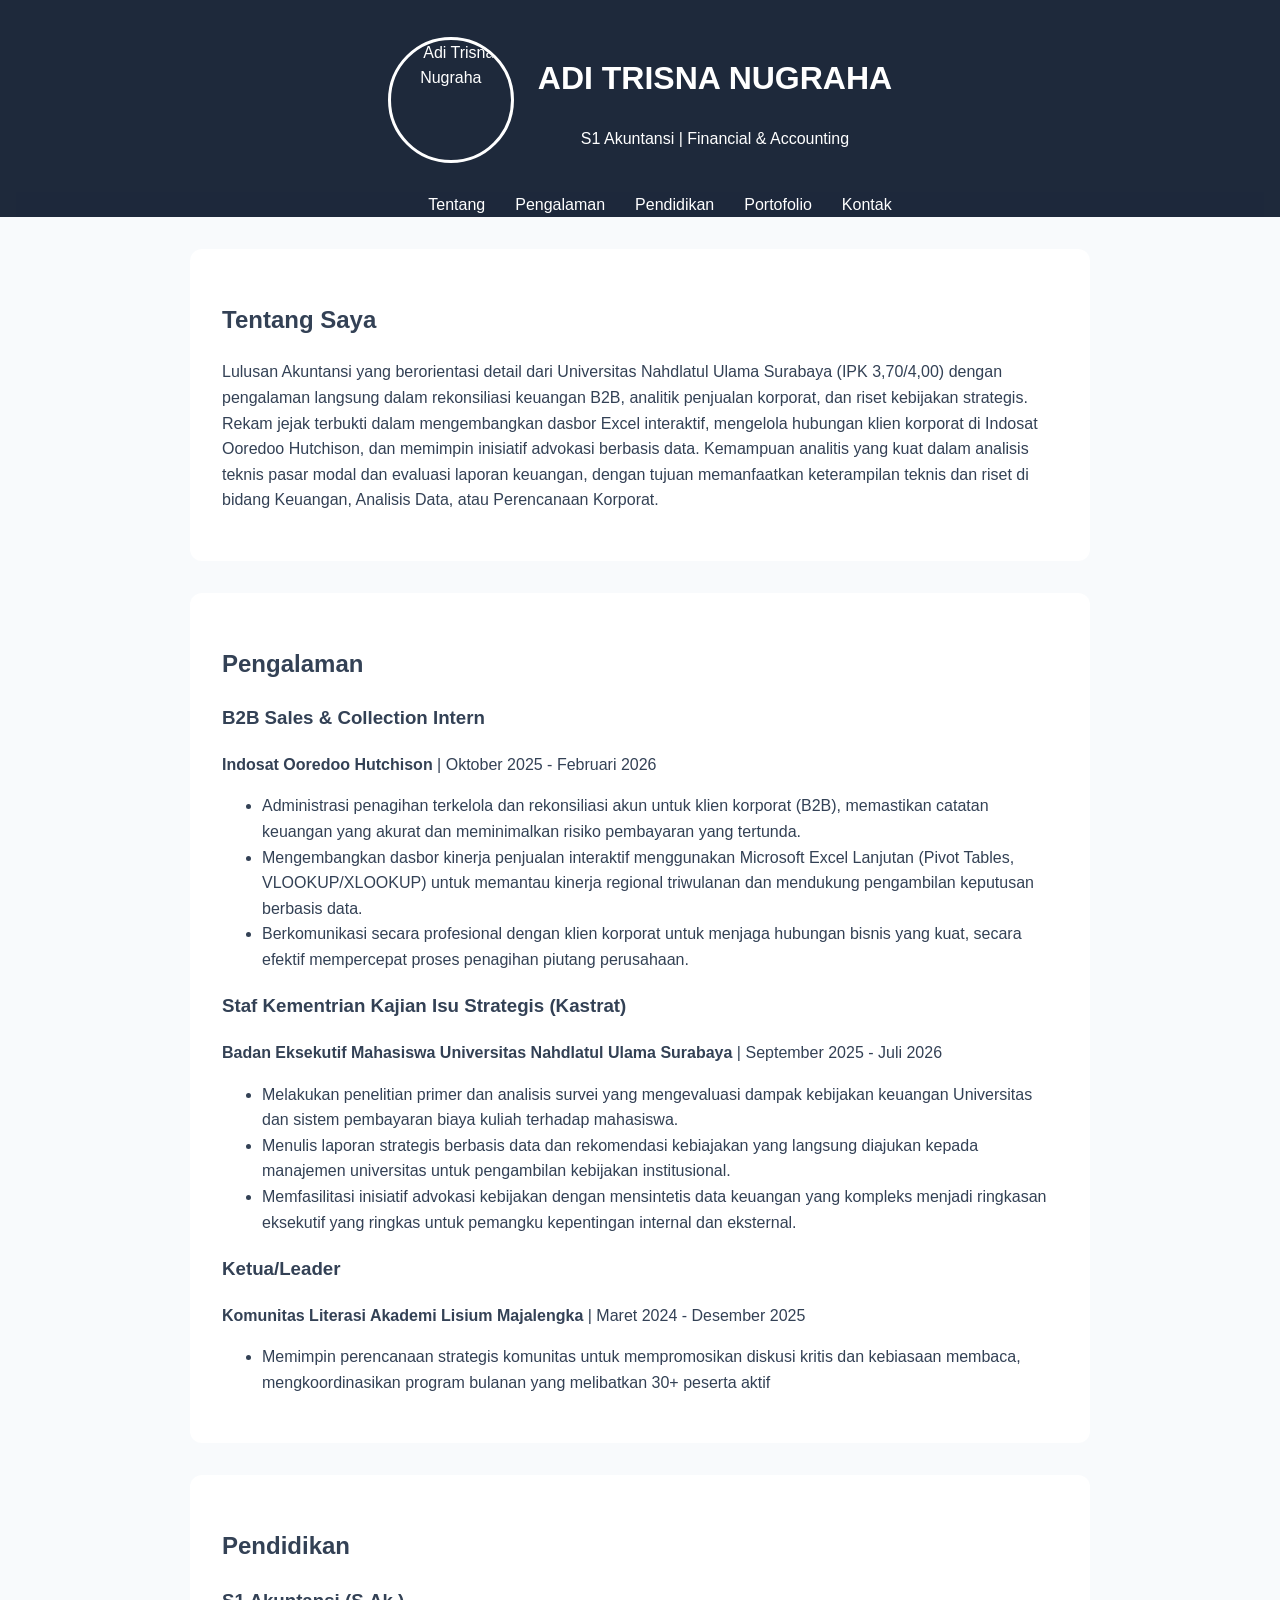
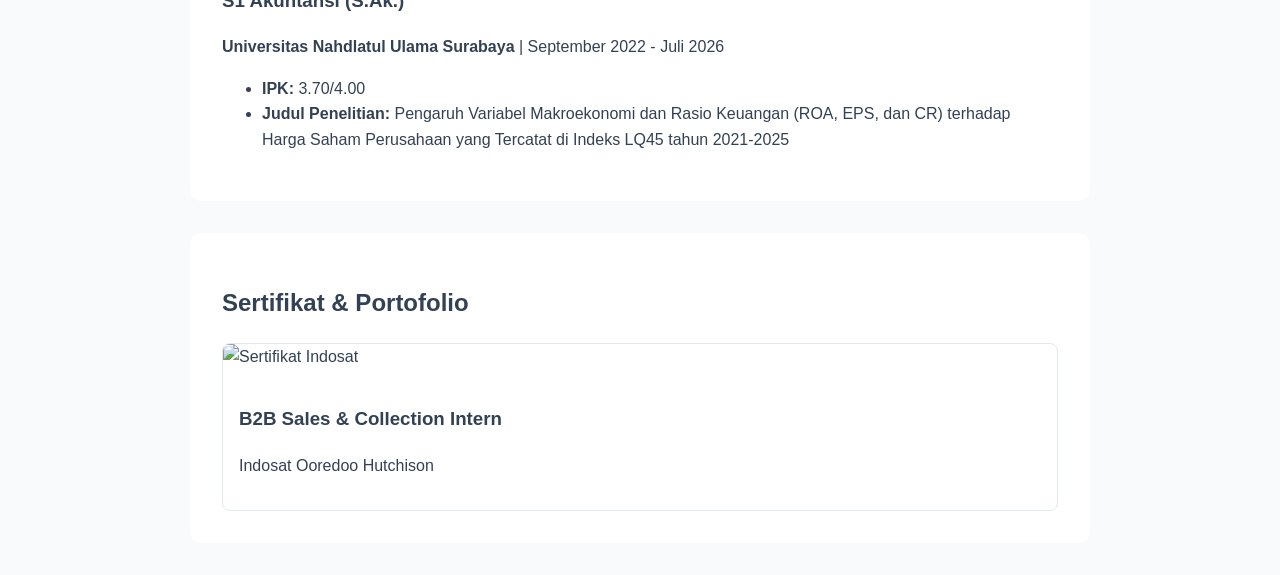
==== index.html @ 6da4eb1c "Rename PROFIL.html to index.html" ====
<!DOCTYPE html>
<html lang="id">
<head>
    <meta charset="UTF-8">
    <meta name="viewport" content="width=device-width, initial-scale=1.0">
    <title>Curriculum Vitae Adi Trisna Nugraha</title>
    <link rel="stylesheet" href="style.css">
    <script src="script.js" defer></script>
</head>
<body>
    <header>
        <div class="profile-container">
            <img src="images/Trisna Adi.png" alt="Adi Trisna Nugraha" class="profile-img">
            <div class="profile-text">
                <h1 class="hero-title">ADI TRISNA NUGRAHA</h1>
                <p class="subtitle">S1 Akuntansi | Financial & Accounting</p>
            </div>
        </div>
        <nav>
            <ul>
                <li> <a href="#tentang">Tentang</a></li>
                <li> <a href="#pengalaman">Pengalaman</a></li>
                <li> <a href="#pendidikan">Pendidikan</a></li>
                <li> <a href="#portofolio">Portofolio</a></li>
                <li> <a href="#kontak">Kontak</a></li>
            </ul>
        </nav>
    </header>
    <main>
        <section id="tentang">
            <h2>Tentang Saya</h2>
            <p>Lulusan Akuntansi yang berorientasi detail dari Universitas Nahdlatul Ulama Surabaya (IPK
                3,70/4,00) dengan pengalaman langsung dalam rekonsiliasi keuangan B2B, analitik penjualan
                korporat, dan riset kebijakan strategis. Rekam jejak terbukti dalam mengembangkan dasbor
                Excel interaktif, mengelola hubungan klien korporat di Indosat Ooredoo Hutchison, dan
                memimpin inisiatif advokasi berbasis data. Kemampuan analitis yang kuat dalam analisis
                teknis pasar modal dan evaluasi laporan keuangan, dengan tujuan memanfaatkan
                keterampilan teknis dan riset di bidang Keuangan, Analisis Data, atau Perencanaan Korporat.</p>
        </section>
        <section id="pengalaman">
            <h2>Pengalaman</h2>
            <article>
                <h3>B2B Sales & Collection Intern</h3>
                <p><strong>Indosat Ooredoo Hutchison</strong> | Oktober 2025 - Februari 2026</p>
                <ul>
                    <li>Administrasi penagihan terkelola dan rekonsiliasi akun untuk klien korporat (B2B),
                        memastikan catatan keuangan yang akurat dan meminimalkan risiko pembayaran
                        yang tertunda.</li>
                    <li>Mengembangkan dasbor kinerja penjualan interaktif menggunakan Microsoft Excel
                        Lanjutan (Pivot Tables, VLOOKUP/XLOOKUP) untuk memantau kinerja
                        regional triwulanan dan mendukung pengambilan keputusan berbasis data.</li>
                    <li>Berkomunikasi secara profesional dengan klien korporat untuk menjaga hubungan
                        bisnis yang kuat, secara efektif mempercepat proses penagihan piutang perusahaan.</li>
                </ul>
                <h3>Staf Kementrian Kajian Isu Strategis (Kastrat)</h3>
                <p><strong>Badan Eksekutif Mahasiswa Universitas Nahdlatul Ulama Surabaya</strong> | September 2025 - Juli 2026</p>
                <ul>
                    <li>Melakukan penelitian primer dan analisis survei yang mengevaluasi dampak kebijakan keuangan Universitas dan sistem pembayaran biaya kuliah terhadap mahasiswa.</li>
                    <li>Menulis laporan strategis berbasis data dan rekomendasi kebiajakan yang langsung diajukan kepada manajemen universitas untuk pengambilan kebijakan institusional.</li>
                    <li>Memfasilitasi inisiatif advokasi kebijakan dengan mensintetis data keuangan yang kompleks menjadi ringkasan eksekutif yang ringkas untuk pemangku kepentingan internal dan eksternal.</li>
                </ul>
                <h3>Ketua/Leader</h3>
                <p><strong>Komunitas Literasi Akademi Lisium Majalengka</strong> | Maret 2024 - Desember 2025</p>
                <ul>
                    <li>Memimpin perencanaan strategis komunitas untuk mempromosikan diskusi kritis dan kebiasaan membaca, mengkoordinasikan program bulanan yang melibatkan 30+ peserta aktif</li>
                </ul>
            </article>
        </section>
        <section id="pendidikan">
            <h2>Pendidikan</h2>
            <article>
                <h3>S1 Akuntansi (S.Ak.)</h3>
                <p><strong>Universitas Nahdlatul Ulama Surabaya</strong> | September 2022 - Juli 2026</p>
                <ul>
                    <li><strong>IPK:</strong> 3.70/4.00</li>
                    <li><strong>Judul Penelitian:</strong> Pengaruh Variabel Makroekonomi dan Rasio Keuangan (ROA, EPS, dan CR) terhadap Harga Saham Perusahaan yang Tercatat di Indeks LQ45 tahun 2021-2025</li>
                </ul>
            </article>
        </section>
        <section id="portofolio">
            <h2>Sertifikat & Portofolio</h2>
            <div class="portofolio-grid">
                <div class="card">
                    <img src="images/SERTIFIKAT MAGANG.jpg" alt="Sertifikat Indosat">
                    <div class="card-body">
                        <h3>B2B Sales & Collection Intern</h3>
                        <p>Indosat Ooredoo Hutchison</p>
                    </div>
                </div>
            </div>
            <article>
            </article>

        </section>
    </main>
</body>
</html>
---- style.css ----
:root {
    --primary-color: #1e293b;
    --accent-color: #2563eb;
    --bg-color: #f8fafc;
    --text-color: #334155;
}



body {
    font-family: 'Segoe UI', 'Segoe UI', Tahoma, Geneva, Verdana, sans-serif;
    margin: 0;
    padding: 0;
    background-color: var(--bg-color);
    color: var(--text-color);
    line-height: 1.6;

}   
header {
    text-align: center;
    padding: 2rem 1rem 0 1rem;
    background: var(--primary-color);
    color: #fff;
}
.profile-container {
    display: flex;
    align-items: center;
    justify-content: center;
    gap: 1.5rem;
    max-width: 900px;
    margin: 0 auto 1.5rem auto;
    flex-wrap: wrap;
}
.profile-img {
    width: 120px;
    height: 120px;
    border-radius: 50%;
    object-fit: cover;
    border: 3px solid #fff;
}
nav {
    position: sticky;
    top: 0;
    background: rgba(30, 41, 59, 0.95);
    backdrop-filter: blur(5px);
}
nav ul {
   display: flex;
   justify-content: center;
   gap: 30px;
   list-style: none;
}
nav a {
    color: #fff;
    text-decoration: none;
    font-weight: 500;
    transition: color 0.3s;
}
nav a:hover {
    color: #60a5fa;
}
main {
    max-width: 900px;
    margin: 2rem auto;
    padding: 0 1rem;
}
section {
    margin-bottom: 2rem;
    background: #fff;
    padding: 2rem;
    border-radius: 12px;
    box-shadow: 0 4px -1px rgba(0, 0, 0, 0.1);
}
.portofolio-grid {
    display: grid;
    grid-template-columns: repeat(auto-fit, minmax(250px, 1fr));
    gap: 1.5rem;
    margin-top: 1rem;
}
.card {
    border: 1px solid #e2e8f0;
    border-radius: 8px;
    overflow: hidden;
    transition:transform 0.3s ease, box-shadow 0.3s ease;
}
.card:hover {
    transform: translateY(-5px);
    box-shadow: 0 10px 15px -3px rgba(0, 0, 0, 0.1);
}
.card img {
    width: 100%;
    height: auto;
    object-fit: cover;
}
.card-body {
    padding: 1rem;
}
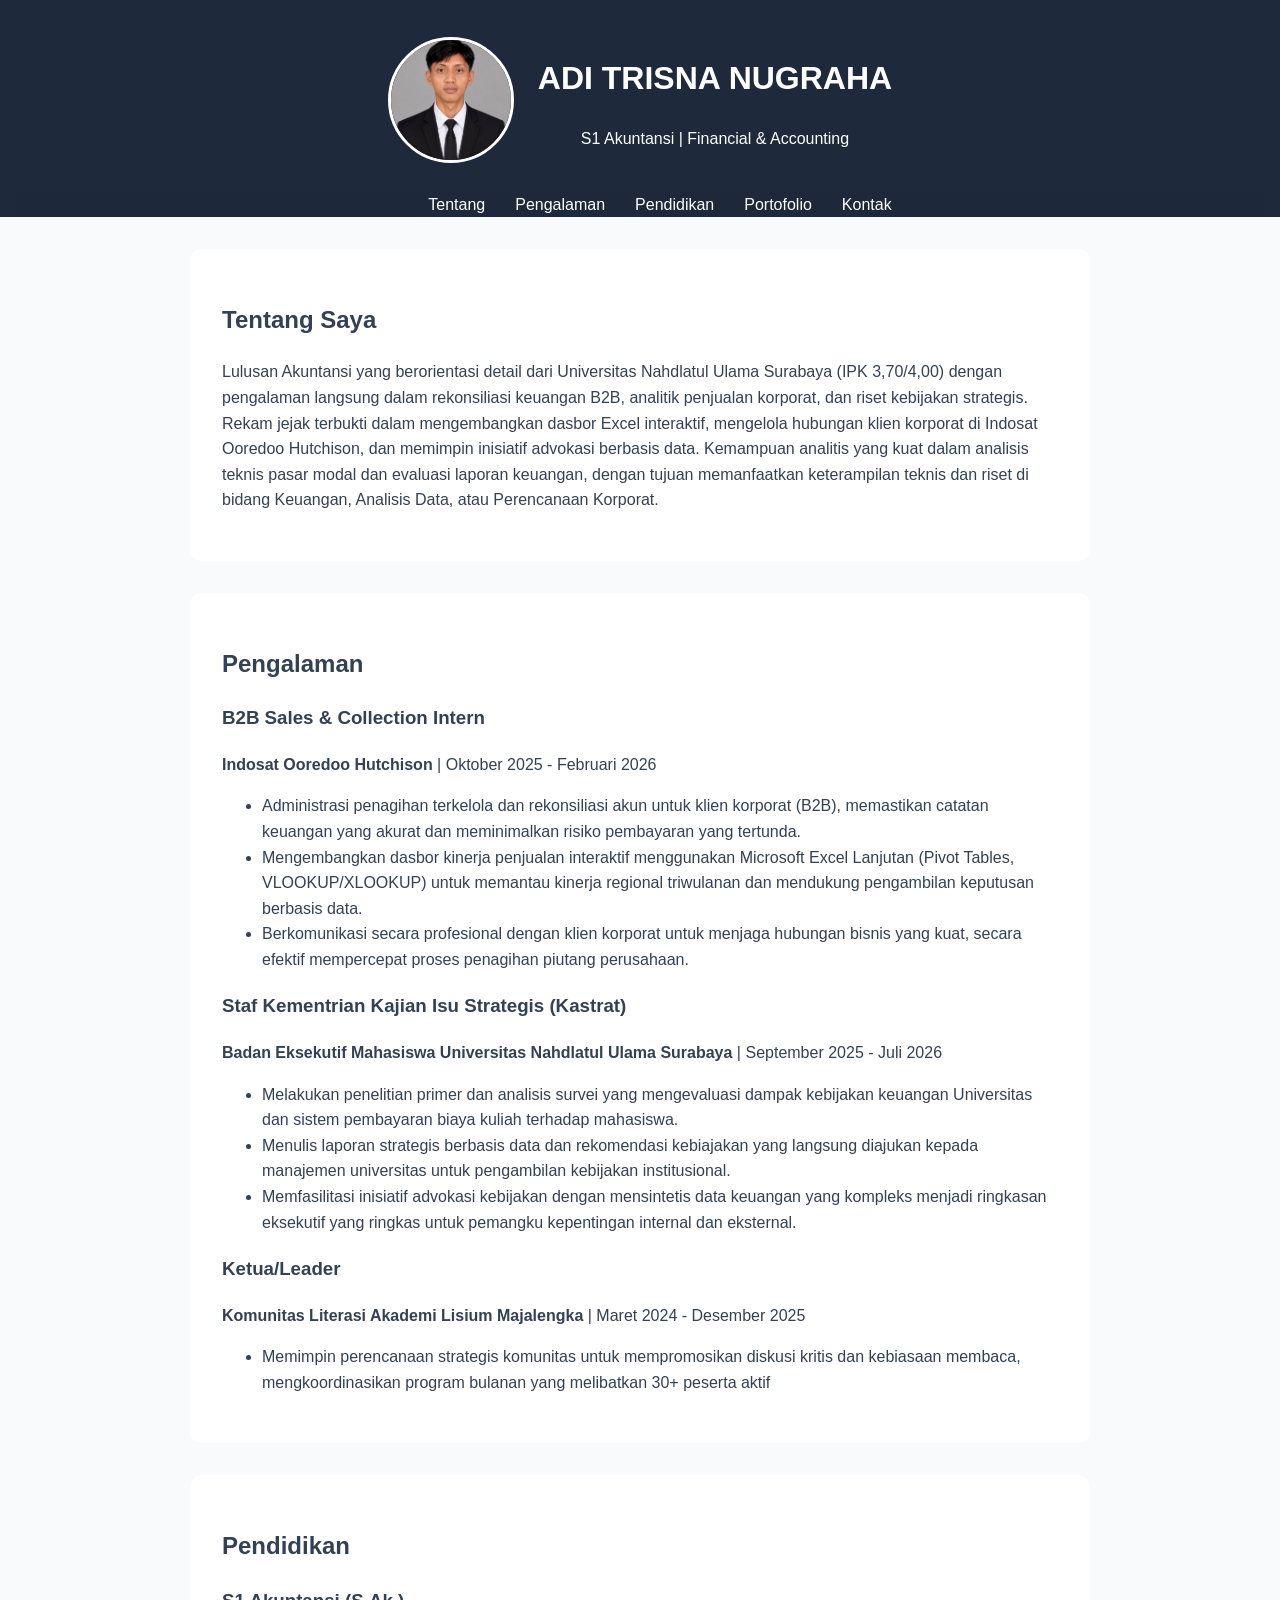
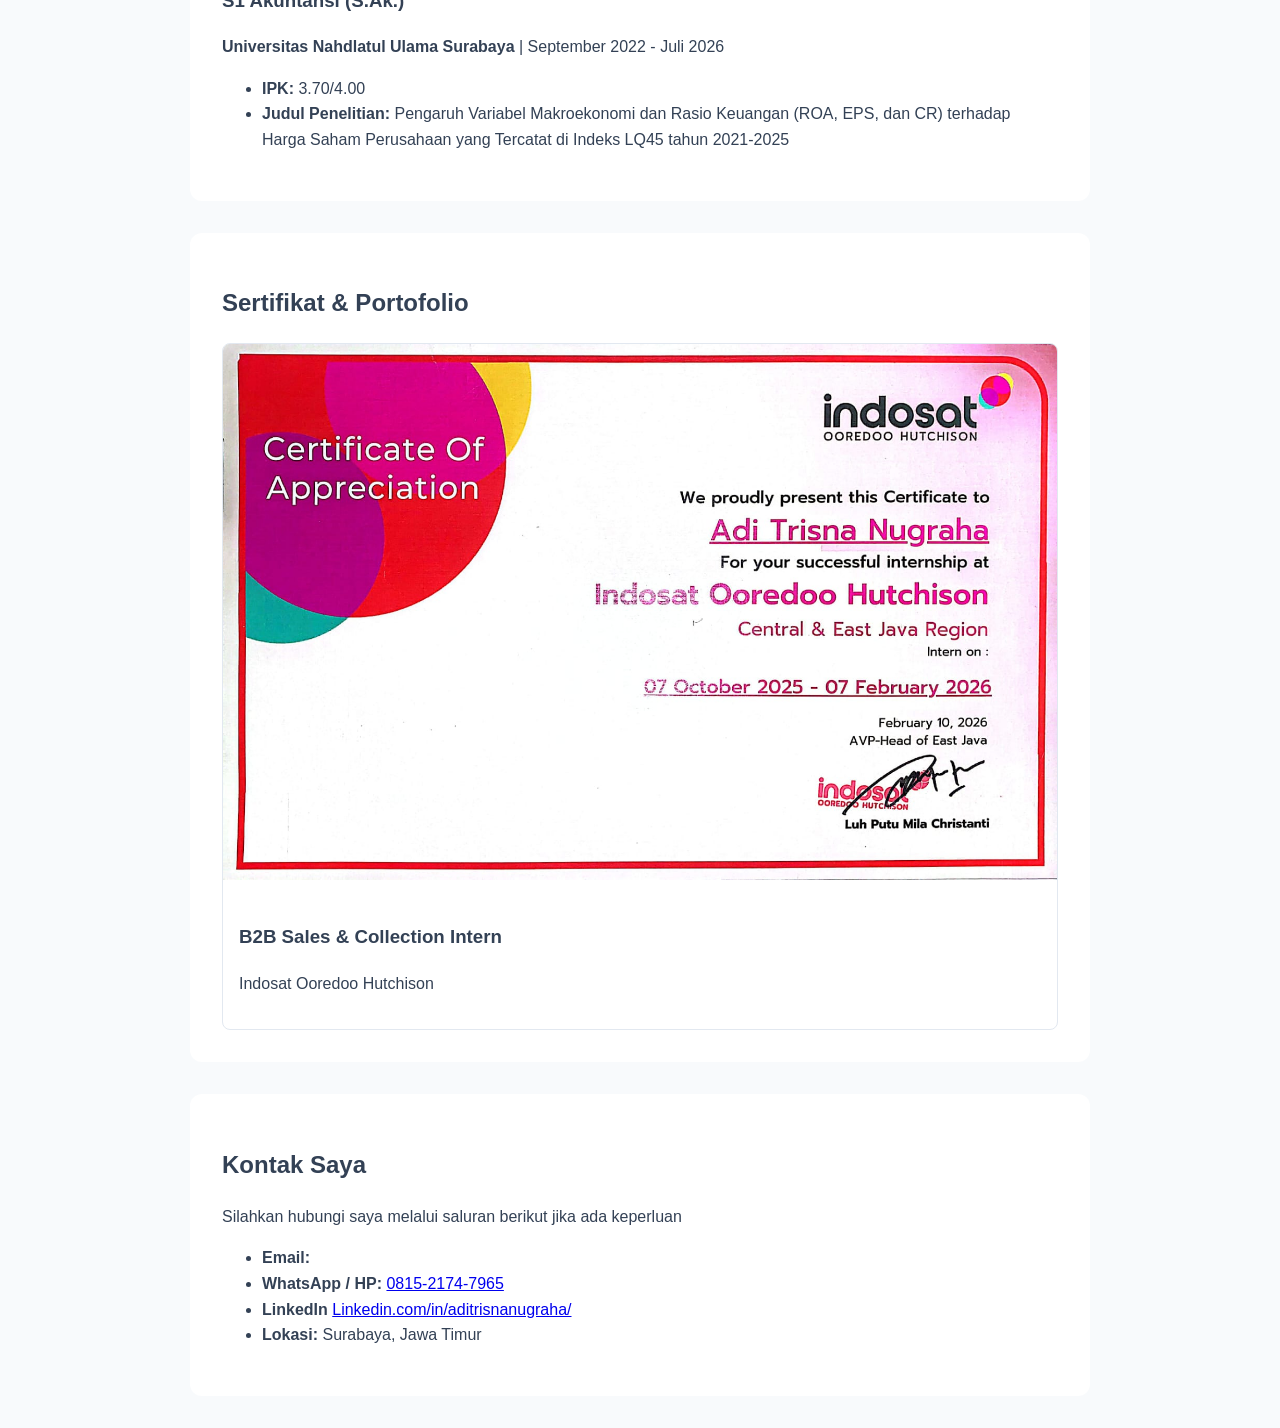
==== commit 7335469f: "index.html" ====
--- a/index.html
+++ b/index.html
@@ -90,7 +90,27 @@
             </div>
             <article>
             </article>
-
+        </section>
+         <section id="kontak">
+            <h2>Kontak Saya</h2>
+            <p>Silahkan hubungi saya melalui saluran berikut jika ada keperluan</p>
+            <ul class="contact-list">
+                <li>
+                    <strong>Email:</strong>
+                    <a href="mailto:trisnanugrahapedia@gmail.com"></a>
+                </li>
+                <li>
+                    <strong>WhatsApp / HP:</strong>
+                    <a href="https://wa.me/6281521747965" target="_blank" rel="noopener">0815-2174-7965</a>
+                </li>
+                <li>
+                    <strong>LinkedIn</strong>
+                    <a href="https://www.linkedin.com/in/aditrisnanugraha/" target="_blank" rel="noopener">Linkedin.com/in/aditrisnanugraha/</a>
+                </li>
+                <li>
+                    <strong>Lokasi:</strong> Surabaya, Jawa Timur
+                </li>
+            </ul>
         </section>
     </main>
 </body>
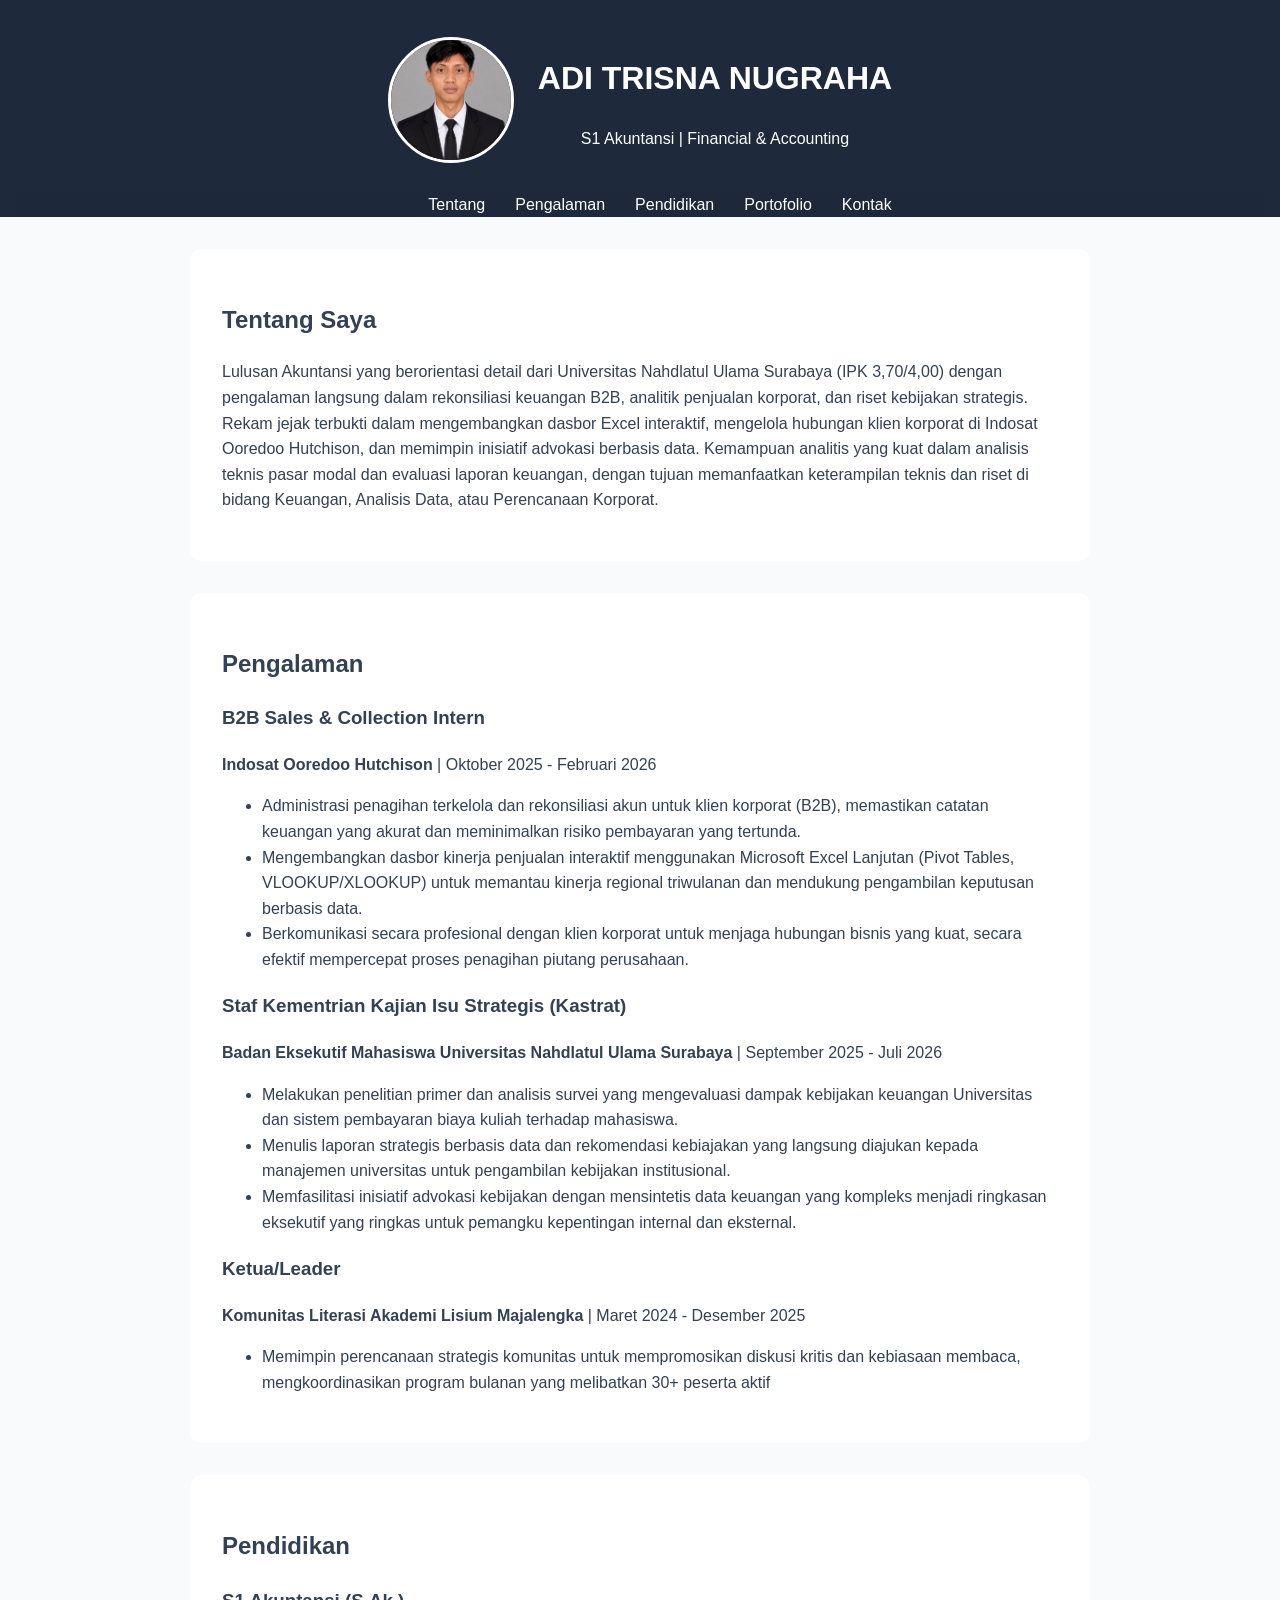
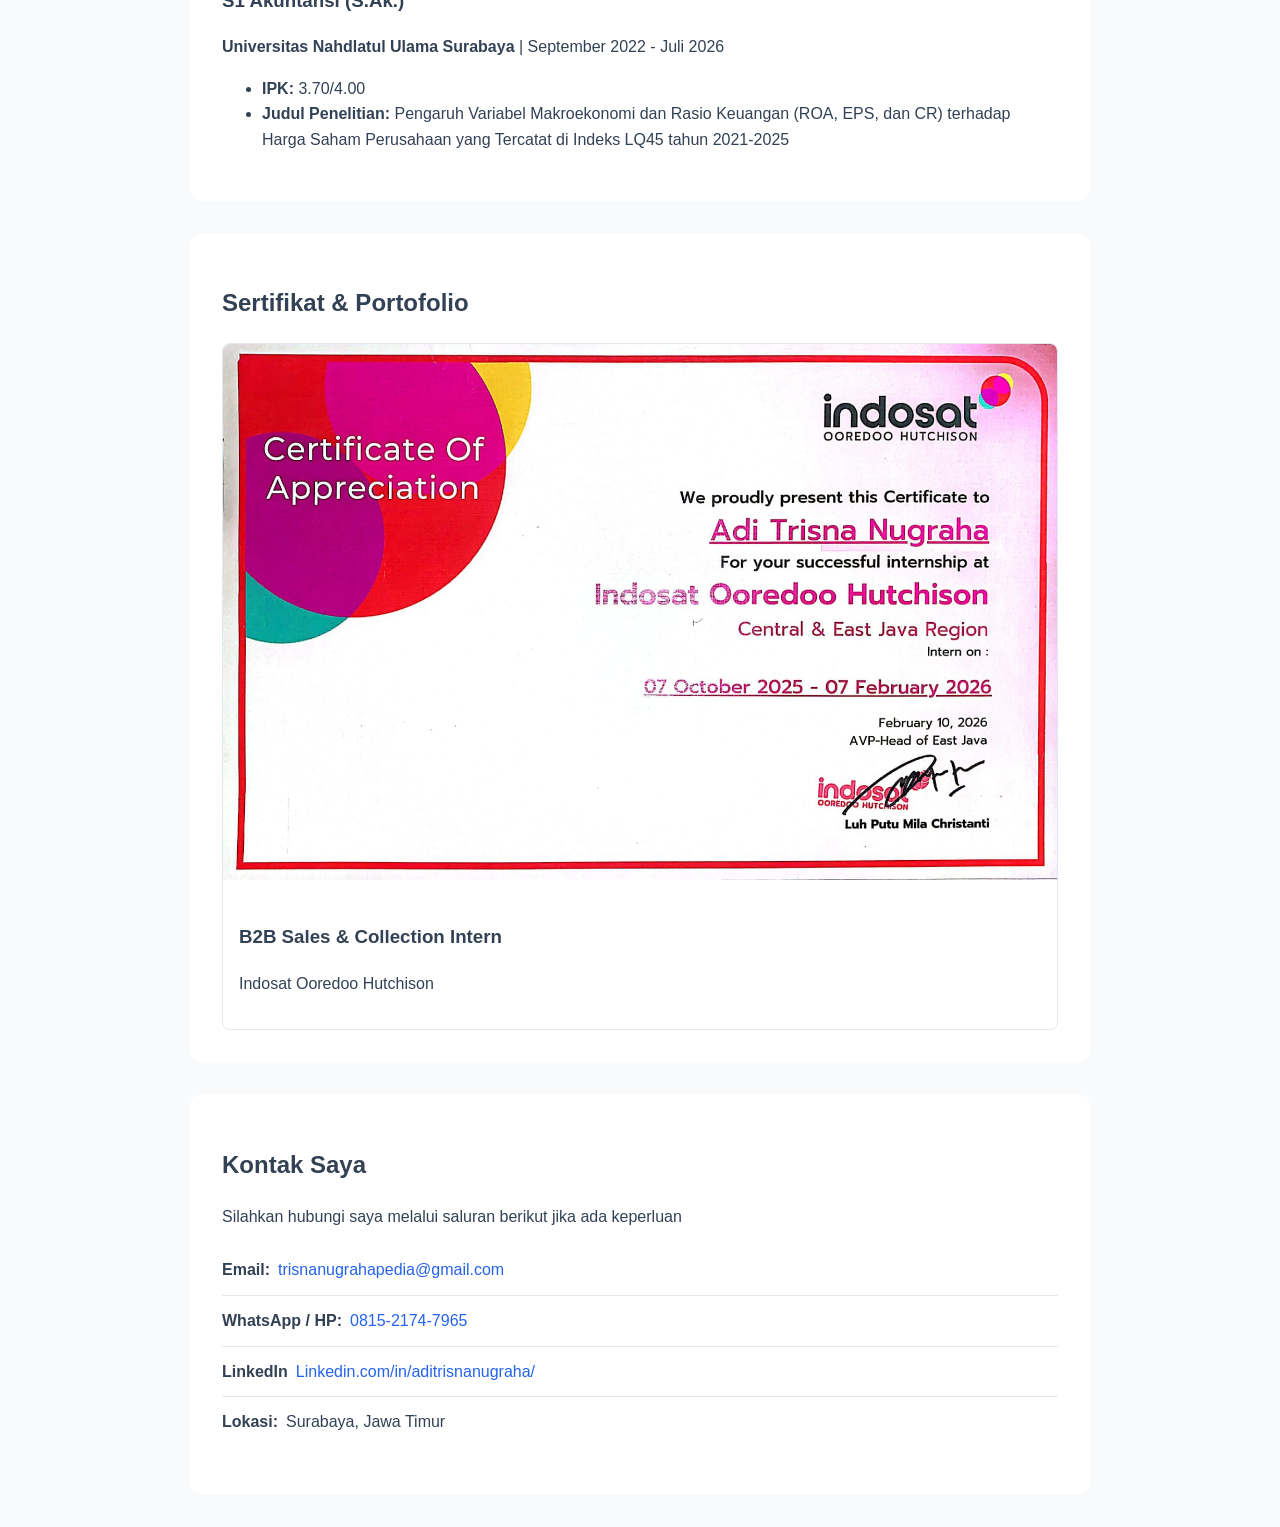
==== commit 10466c35: "index.html" ====
--- a/index.html
+++ b/index.html
@@ -97,7 +97,7 @@
             <ul class="contact-list">
                 <li>
                     <strong>Email:</strong>
-                    <a href="mailto:trisnanugrahapedia@gmail.com"></a>
+                    <a href="mailto:trisnanugrahapedia@gmail.com">trisnanugrahapedia@gmail.com</a>
                 </li>
                 <li>
                     <strong>WhatsApp / HP:</strong>
--- a/style.css
+++ b/style.css
@@ -94,4 +94,26 @@
 }
 .card-body {
     padding: 1rem;
-}+}
+.contact-list {
+    list-style: none;
+    padding: 0;
+    margin-top: 1rem;
+}
+.contact-list li {
+    padding: 0.75rem 0;
+    border-bottom: 1px solid #e2e8f0;
+    display: flex;
+    align-items: center;
+    gap: 0.5rem;
+}
+.contact-list li:last-child {
+    border-bottom: none;
+}
+.contact-list a{
+    color: var(--accent-color);
+    text-decoration: none;
+    font-weight: 500;
+}
+.contact-list a:hover {
+    text-decoration: underline;
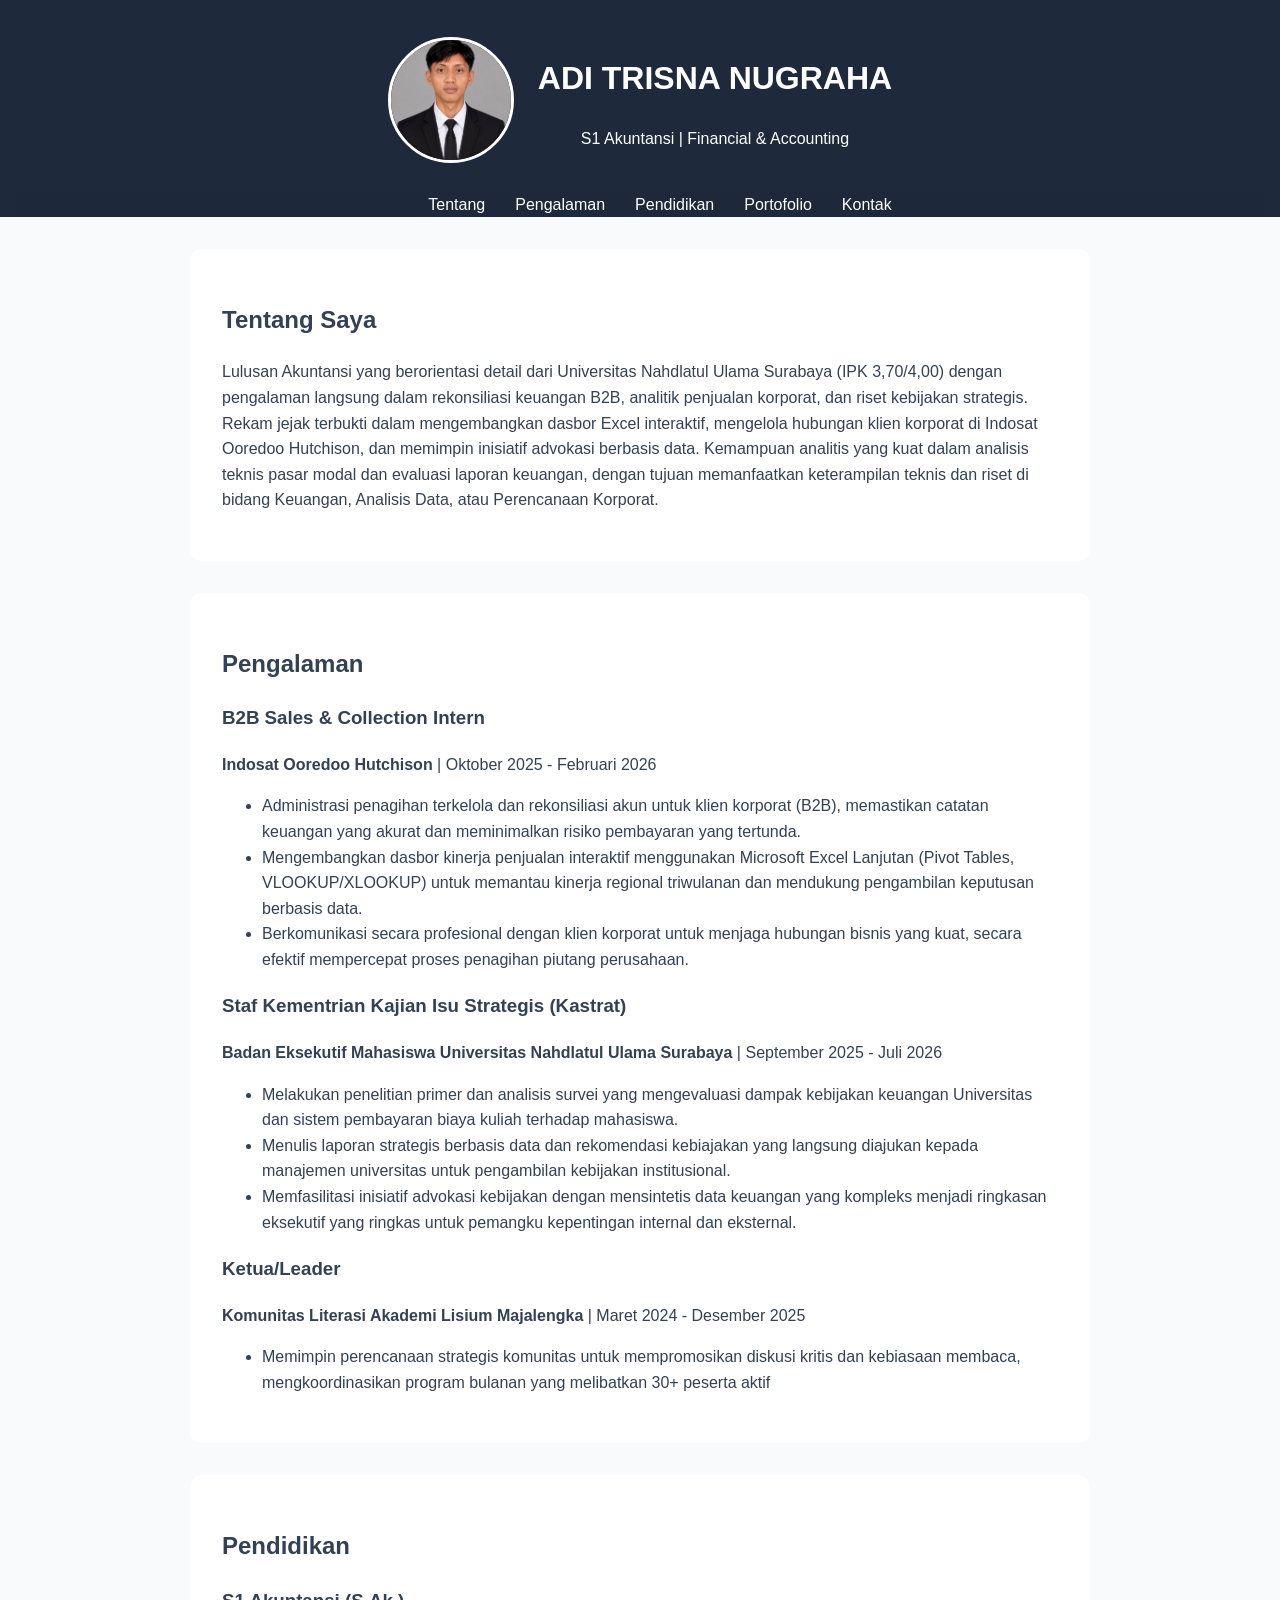
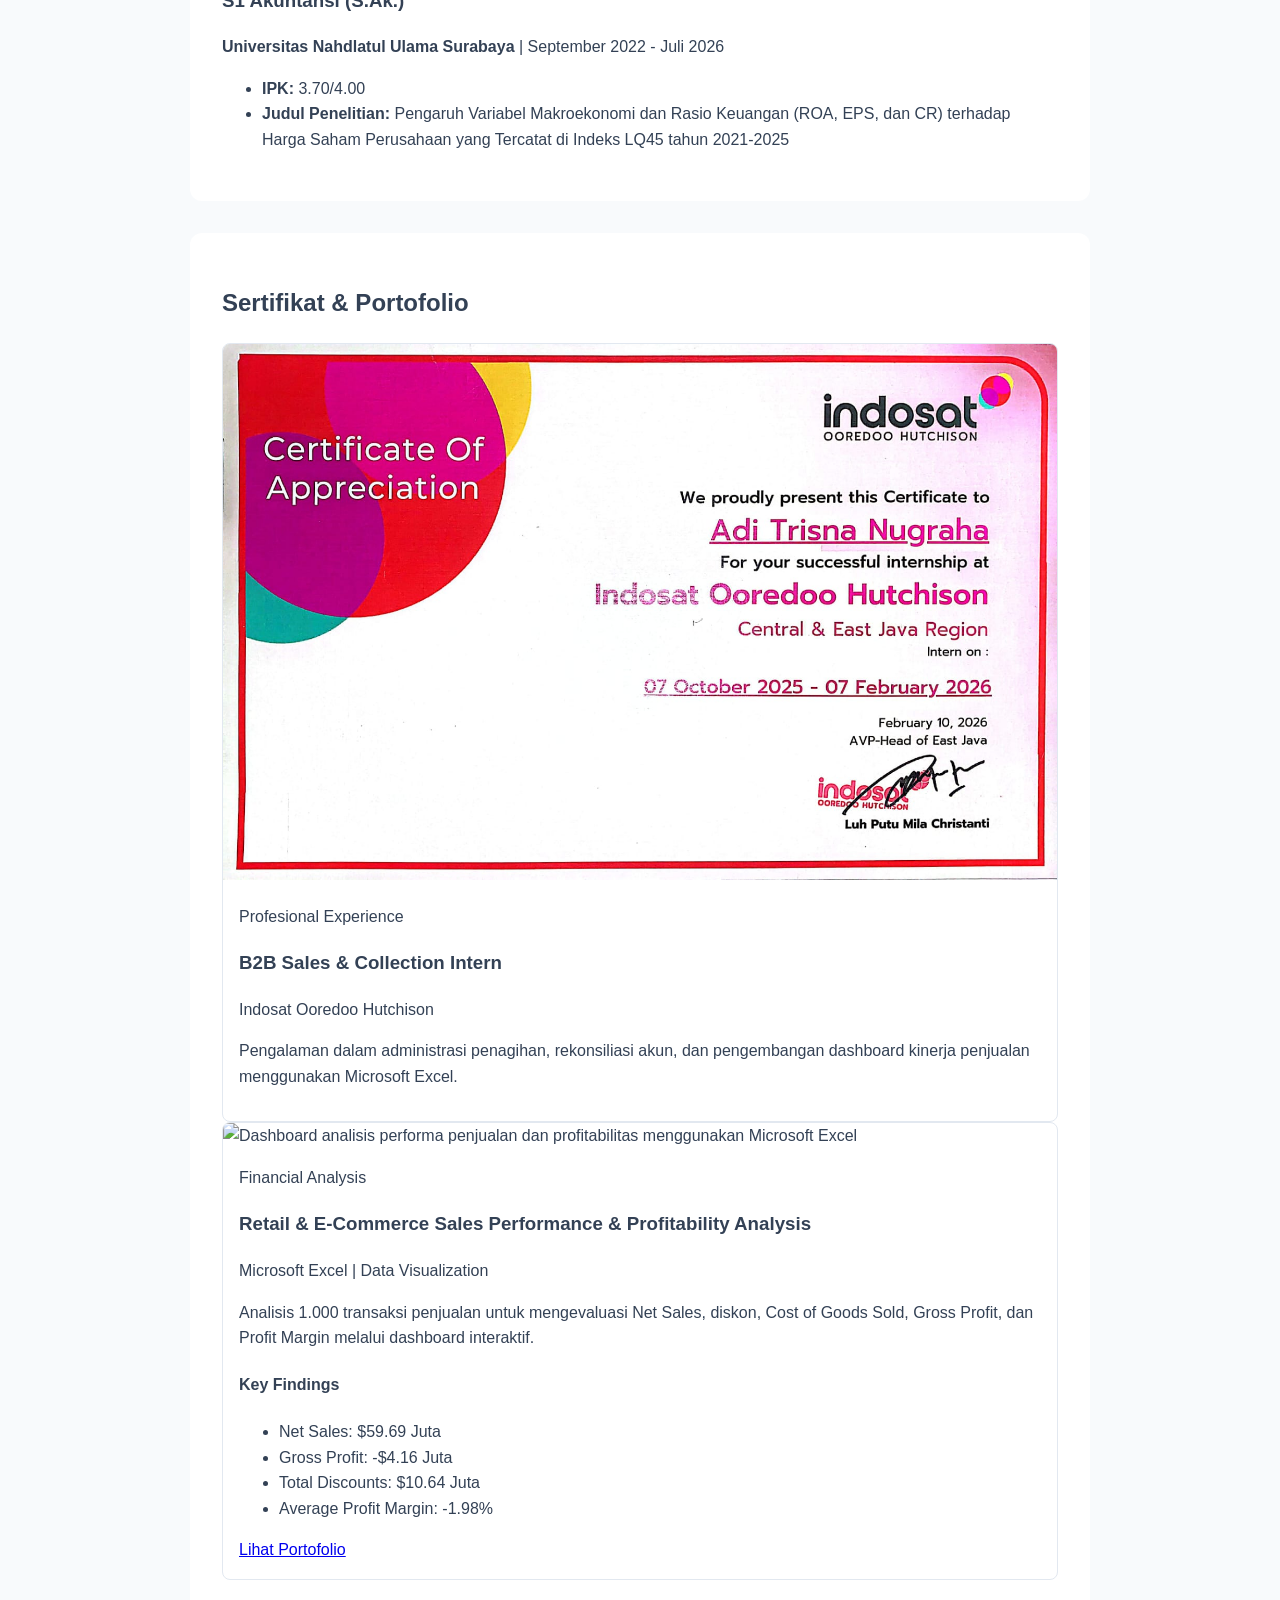
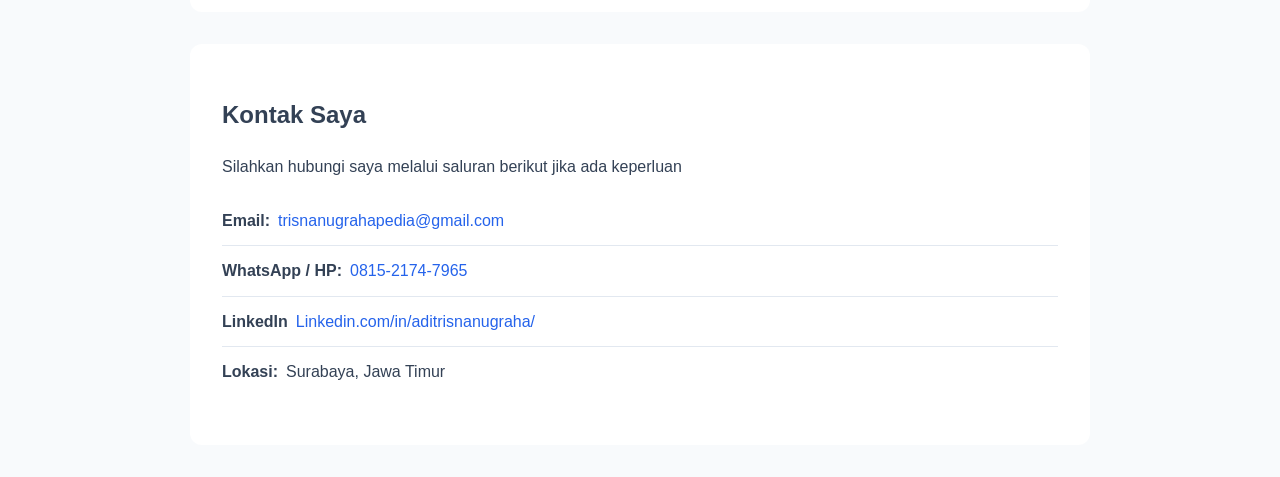
==== commit 6d8eacb4: "index.html" ====
--- a/index.html
+++ b/index.html
@@ -79,19 +79,62 @@
         </section>
         <section id="portofolio">
             <h2>Sertifikat & Portofolio</h2>
+            <article>
             <div class="portofolio-grid">
                 <div class="card">
-                    <img src="images/SERTIFIKAT MAGANG.jpg" alt="Sertifikat Indosat">
-                    <div class="card-body">
-                        <h3>B2B Sales & Collection Intern</h3>
-                        <p>Indosat Ooredoo Hutchison</p>
+                     <img src="images/SERTIFIKAT MAGANG.jpg" alt="Sertifikat Indosat">
+                        <div class="card-body">
+                        <span class="project-category">
+                            Profesional Experience
+                        </span>
+                            <h3>B2B Sales &amp; Collection Intern</h3>
+                            <p class="project-company">Indosat Ooredoo Hutchison</p>
+
+                            <p> Pengalaman dalam administrasi penagihan, rekonsiliasi akun,
+                                dan pengembangan dashboard kinerja penjualan menggunakan Microsoft Excel.</p>
+                </div>    
+            </div>
+            </article>
+            <article>
+                <div class="card">
+                    <img
+                    src="images/Porto 1.png"
+                    alt="Dashboard analisis performa penjualan dan profitabilitas menggunakan Microsoft Excel"
+                    >
+                     <div class="card-body">
+                        <span class="project-category">
+                            Financial Analysis
+                        </span>
+                        <h3>Retail &amp; E-Commerce Sales Performance &amp; Profitability Analysis</h3>
+                        <p class="project-company">
+                            Microsoft Excel | Data Visualization
+                        </p>
+                        <p>
+                            Analisis 1.000 transaksi penjualan untuk
+                        mengevaluasi Net Sales, diskon, Cost of Goods
+                        Sold, Gross Profit, dan Profit Margin melalui
+                        dashboard interaktif.
+                        </p>
+                        <h4>Key Findings</h4>
+                        <ul>
+                            <li>Net Sales: $59.69 Juta</li>
+                            <li>Gross Profit: -$4.16 Juta</li>
+                            <li>Total Discounts: $10.64 Juta</li>
+                            <li>Average Profit Margin: -1.98%</li>
+                        </ul>
+                        <a
+                         href="Documents/Retail & E-Commerce Financial Portfolio.pdf"
+                         target="_blank"
+                         rel="noopener"
+                         class="project-button"
+                         >
+                         Lihat Portofolio
+                        </a>
                     </div>
                 </div>
-            </div>
-            <article>
             </article>
         </section>
-         <section id="kontak">
+        <section id="kontak">
             <h2>Kontak Saya</h2>
             <p>Silahkan hubungi saya melalui saluran berikut jika ada keperluan</p>
             <ul class="contact-list">
